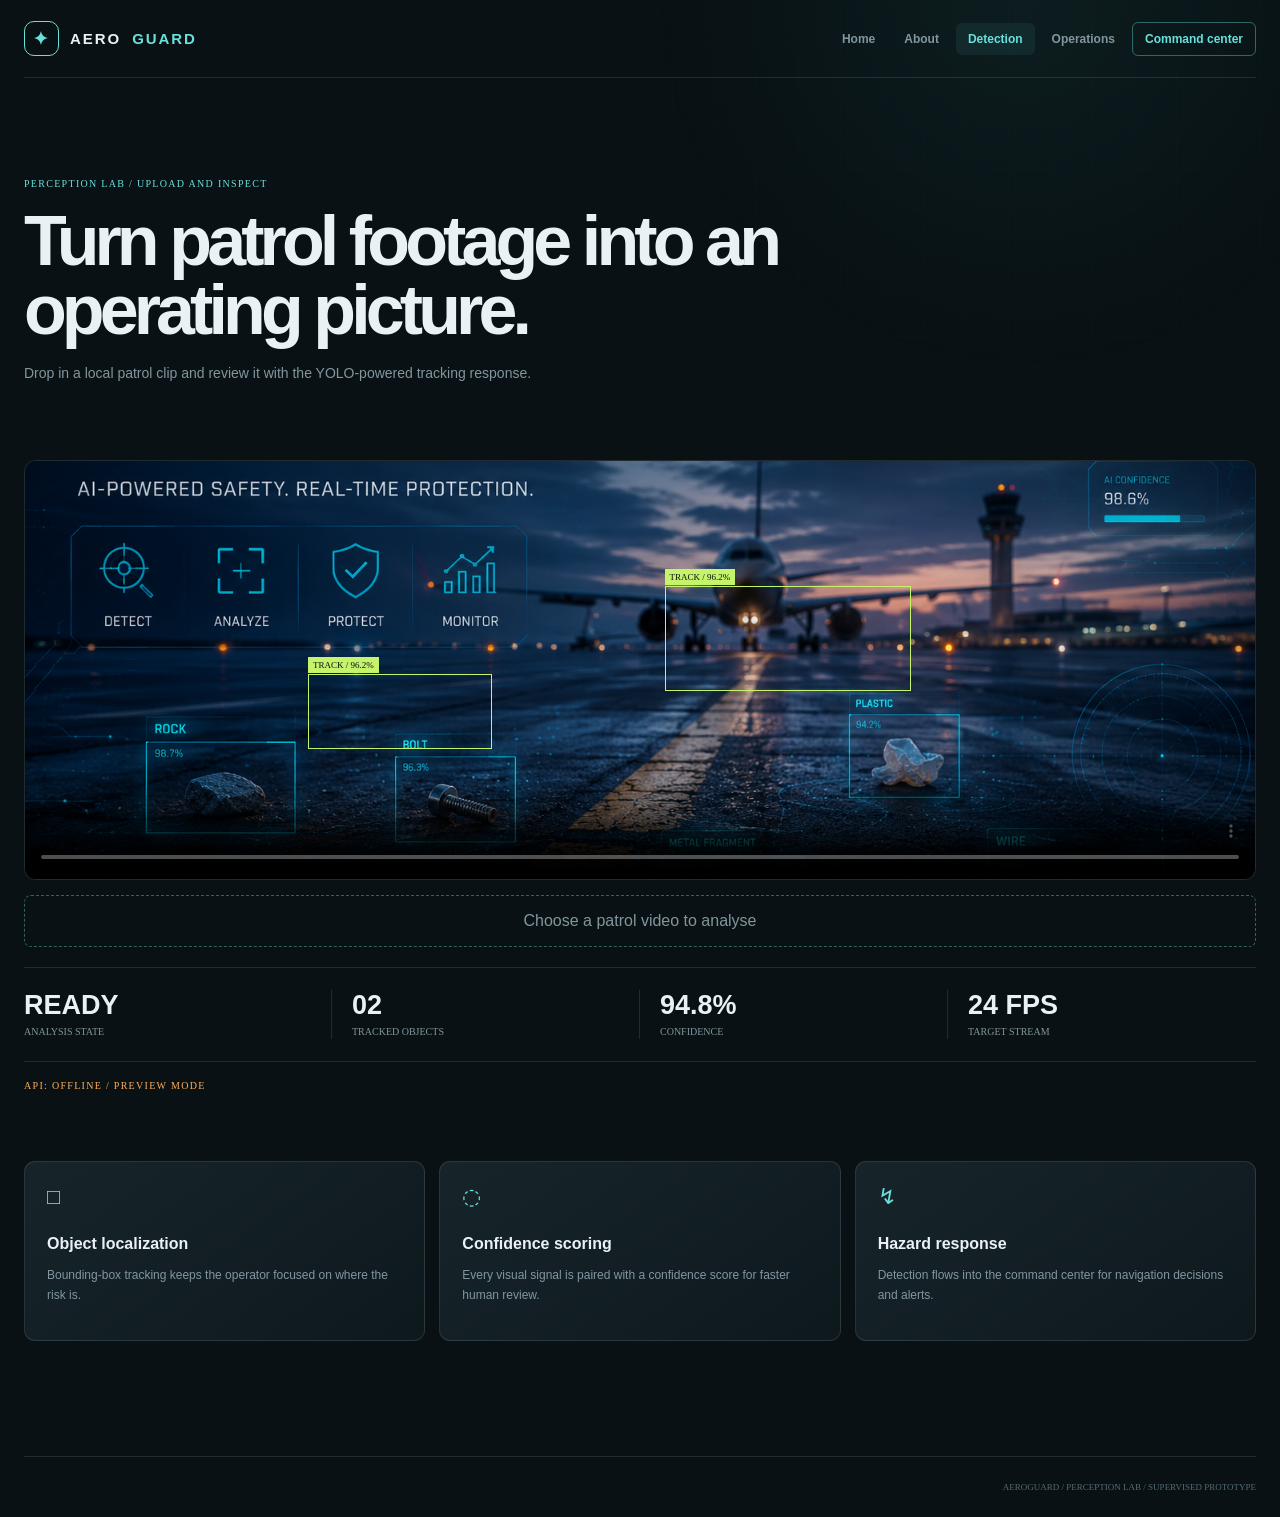
==== detection.html @ e4112eac "Initial AeroGuard project" ====
<!doctype html>
<html lang="en">
<head>
  <meta charset="utf-8">
  <meta name="viewport" content="width=device-width,initial-scale=1">
  <title>Detection | AeroGuard</title>
  <link rel="stylesheet" href="portal.css">
</head>
<body>
  <header class="topbar wrap">
    <a class="logo" href="home.html"><i>✦</i>AERO<span>GUARD</span></a>
    <nav>
      <a href="home.html">Home</a><a href="about.html">About</a><a class="active" href="detection.html">Detection</a><a href="contact.html">Operations</a><a class="nav-cta" href="index.html">Command center</a>
    </nav>
  </header>
  <main class="wrap">
    <section class="page-hero">
      <div class="eyebrow">PERCEPTION LAB / UPLOAD AND INSPECT</div>
      <h1>Turn patrol footage into an operating picture.</h1>
      <p>Drop in a local patrol clip and review it with the YOLO-powered tracking response.</p>
    </section>
    <section class="video-box">
      <video id="patrol" controls muted loop playsinline poster="assets/bg.png"></video>
      <div class="track"></div><div class="track" style="left:23%;top:51%;width:15%;height:18%"></div>
    </section>
    <label class="drop" for="video-input">Choose a patrol video to analyse<input id="video-input" type="file" accept="video/mp4,video/webm,video/quicktime"></label>
    <div class="stats">
      <div class="stat"><b id="state">READY</b><span>Analysis state</span></div>
      <div class="stat"><b id="tracked-count">02</b><span>Tracked objects</span></div>
      <div class="stat"><b id="confidence">94.8%</b><span>Confidence</span></div>
      <div class="stat"><b id="frames">24 FPS</b><span>Target stream</span></div>
    </div>
    <p id="api-note" class="mono" style="color:var(--muted);margin-top:18px">API: CHECKING LOCAL VISION SERVICE...</p>
    <section class="section"><div class="cards">
      <article class="card"><div class="icon">□</div><h3>Object localization</h3><p>Bounding-box tracking keeps the operator focused on where the risk is.</p></article>
      <article class="card"><div class="icon">◌</div><h3>Confidence scoring</h3><p>Every visual signal is paired with a confidence score for faster human review.</p></article>
      <article class="card"><div class="icon">↯</div><h3>Hazard response</h3><p>Detection flows into the command center for navigation decisions and alerts.</p></article>
    </div></section>
  </main>
  <footer class="footer wrap">AEROGUARD / PERCEPTION LAB / SUPERVISED PROTOTYPE</footer>
  <script>
    const API_BASE = window.location.protocol === 'file:' ? 'http://127.0.0.1:5000' : '';
    const note = document.getElementById('api-note');
    fetch(`${API_BASE}/api/health`).then(response => response.json()).then(result => {
      note.textContent = result.model_available ? 'API: ONLINE / YOLO MODEL READY' : 'API: ONLINE / INSTALL ULTRALYTICS FOR MODEL INFERENCE';
      note.style.color = result.model_available ? 'var(--lime)' : 'var(--orange)';
    }).catch(() => { note.textContent = 'API: OFFLINE / PREVIEW MODE'; note.style.color = 'var(--orange)'; });
    document.getElementById('video-input').onchange = async event => {
      const file = event.target.files[0];
      if (!file) return;
      const video = document.getElementById('patrol');
      video.src = URL.createObjectURL(file);
      video.play().catch(() => {});
      document.getElementById('state').textContent = 'ANALYSING';
      const body = new FormData();
      body.append('file', file);
      try {
        const response = await fetch(`${API_BASE}/api/detect-video`, { method: 'POST', body });
        const result = await response.json();
        if (!response.ok) throw new Error(result.error || 'Detection failed');
        document.getElementById('state').textContent = 'ANALYSED';
        document.getElementById('tracked-count').textContent = String(result.count).padStart(2, '0');
        document.getElementById('confidence').textContent = `${result.highest_confidence}%`;
        document.getElementById('frames').textContent = `${result.frames_sampled} SAMPLES`;
        note.textContent = 'API: VIDEO ANALYSIS COMPLETE';
        note.style.color = 'var(--lime)';
      } catch (error) {
        document.getElementById('state').textContent = 'PREVIEW ONLY';
        note.textContent = `API: ${error.message}`;
        note.style.color = 'var(--orange)';
      }
    };
  </script>
</body>
</html>
---- portal.css ----
@media(max-width:800px){.topbar nav{display:flex;flex-wrap:wrap;justify-content:flex-end;gap:2px}.topbar nav a{padding:7px 8px;font-size:10px}}
@import url('https://fonts.googleapis.com/css2?family=DM+Mono:wght@400;500&family=Manrope:wght@400;500;600;700;800&display=swap');
:root{--bg:#091114;--panel:#111b20;--text:#e9f1f5;--muted:#82969f;--line:rgba(175,205,214,.14);--cyan:#68e1dc;--lime:#c5f36b;--orange:#ffae5c;--red:#ff6e6e}*{box-sizing:border-box}body{margin:0;background:var(--bg);color:var(--text);font-family:Manrope,sans-serif}body:before{content:'';position:fixed;inset:0;pointer-events:none;opacity:.35;background:radial-gradient(circle at 80% 0,rgba(75,194,190,.2),transparent 28%),linear-gradient(rgba(255,255,255,.018) 1px,transparent 1px),linear-gradient(90deg,rgba(255,255,255,.018) 1px,transparent 1px);background-size:auto,42px 42px,42px 42px}.wrap{width:min(1240px,calc(100% - 48px));margin:auto;position:relative;z-index:1}.topbar{height:78px;border-bottom:1px solid var(--line);display:flex;align-items:center;justify-content:space-between}.logo{display:flex;gap:11px;align-items:center;color:var(--text);text-decoration:none;font-weight:800;letter-spacing:.13em;font-size:15px}.logo i{width:35px;height:35px;display:grid;place-items:center;border:1px solid var(--cyan);border-radius:10px;color:var(--cyan);font-style:normal;font-size:18px}.logo span{color:var(--cyan)}nav{display:flex;gap:5px;align-items:center}nav a{color:var(--muted);text-decoration:none;padding:9px 12px;border-radius:6px;font-size:12px;font-weight:700;transition:.2s}nav a:hover,nav a.active{color:var(--cyan);background:rgba(104,225,220,.08)}.nav-cta{border:1px solid rgba(104,225,220,.4);color:var(--cyan)!important}.eyebrow,.mono{font:10px 'DM Mono';letter-spacing:.13em;text-transform:uppercase}.eyebrow{color:var(--cyan)}h1{font-size:clamp(38px,6vw,76px);line-height:.98;letter-spacing:-.07em;margin:18px 0}h2{font-size:clamp(28px,4vw,46px);letter-spacing:-.06em;margin:0 0 14px}h3{margin:0 0 9px;font-size:16px}p{color:var(--muted);line-height:1.7;font-size:14px}.hero{min-height:640px;display:grid;grid-template-columns:1fr 1fr;align-items:center;gap:55px}.hero-copy p{max-width:500px}.hero-actions{display:flex;gap:10px;margin-top:25px;flex-wrap:wrap}.btn{display:inline-flex;align-items:center;justify-content:center;padding:13px 17px;border-radius:6px;text-decoration:none;font-size:12px;font-weight:800;background:var(--cyan);color:#092024;border:1px solid var(--cyan);transition:.2s}.btn:hover{transform:translateY(-3px);box-shadow:0 8px 25px rgba(104,225,220,.16)}.btn.ghost{background:transparent;color:var(--text);border-color:var(--line)}.hero-art{height:430px;border:1px solid var(--line);border-radius:15px;overflow:hidden;position:relative;background:#0c171b;box-shadow:0 25px 70px rgba(0,0,0,.22)}.hero-art img{width:100%;height:100%;object-fit:cover;opacity:.55}.hero-art:after{content:'';position:absolute;inset:0;background:linear-gradient(180deg,transparent 35%,rgba(9,17,20,.8))}.art-label{position:absolute;z-index:2;left:22px;bottom:20px;color:var(--cyan);font:10px 'DM Mono';letter-spacing:.12em}.orbit{position:absolute;z-index:2;width:230px;height:230px;border:1px solid rgba(104,225,220,.6);border-radius:50%;right:35px;top:75px;box-shadow:0 0 35px rgba(104,225,220,.1);animation:spin 14s linear infinite}.orbit:before,.orbit:after{content:'';position:absolute;width:8px;height:8px;border-radius:50%;background:var(--lime);box-shadow:0 0 16px var(--lime)}.orbit:before{left:24px;top:45px}.orbit:after{right:15px;bottom:32px;background:var(--orange);box-shadow:0 0 16px var(--orange)}@keyframes spin{to{transform:rotate(360deg)}}.section{padding:60px 0}.section-head{display:flex;justify-content:space-between;align-items:end;margin-bottom:24px}.cards{display:grid;grid-template-columns:repeat(3,1fr);gap:14px}.card{padding:22px;background:linear-gradient(145deg,rgba(23,37,43,.98),rgba(14,25,30,.98));border:1px solid var(--line);border-radius:11px;transition:.25s}.card:hover{transform:translateY(-6px);border-color:rgba(104,225,220,.4)}.icon{color:var(--cyan);font-size:22px;margin-bottom:25px}.card p{font-size:12px}.stats{display:grid;grid-template-columns:repeat(4,1fr);border-block:1px solid var(--line);padding:22px 0;margin-top:20px}.stat{padding:0 20px;border-right:1px solid var(--line)}.stat:first-child{padding-left:0}.stat:last-child{border:0}.stat b{display:block;font-size:27px}.stat span{color:var(--muted);font:10px 'DM Mono';text-transform:uppercase}.page-hero{padding:100px 0 60px;max-width:790px}.page-hero h1{font-size:clamp(42px,6vw,70px)}.split{display:grid;grid-template-columns:1fr 1fr;gap:50px;align-items:center}.visual{min-height:330px;border:1px solid var(--line);border-radius:12px;overflow:hidden;position:relative}.visual img{width:100%;height:100%;object-fit:cover;opacity:.65}.timeline{border-left:1px solid var(--cyan);padding-left:25px}.step{position:relative;margin:0 0 31px}.step:before{content:'';position:absolute;width:8px;height:8px;border-radius:50%;background:var(--cyan);left:-30px;top:4px;box-shadow:0 0 13px var(--cyan)}.step b{display:block;color:var(--cyan);font:10px 'DM Mono';letter-spacing:.1em;margin-bottom:6px}.video-box{height:420px;border:1px solid var(--line);border-radius:12px;overflow:hidden;position:relative;background:#081013}.video-box video{width:100%;height:100%;object-fit:cover}.video-box .track{position:absolute;width:20%;height:25%;left:52%;top:30%;border:1px solid var(--lime);animation:pulse 2s infinite}.track:after{content:'TRACK / 96.2%';position:absolute;top:-18px;left:-1px;background:var(--lime);color:#091114;padding:3px 5px;font:9px 'DM Mono'}@keyframes pulse{50%{opacity:.45;transform:scale(1.03)}}.drop{display:block;border:1px dashed rgba(104,225,220,.4);border-radius:7px;padding:16px;text-align:center;color:var(--muted);cursor:pointer;margin:15px 0}.drop:hover{color:var(--cyan);border-color:var(--cyan)}.drop input{display:none}.contact-grid{display:grid;grid-template-columns:1fr 1fr;gap:20px}.contact-card{padding:30px}.contact-line{padding:15px 0;border-bottom:1px solid var(--line);color:var(--muted);font-size:13px}.contact-line b{display:block;color:var(--text);margin-bottom:4px}.footer{border-top:1px solid var(--line);padding:25px 0;margin-top:55px;color:#536c75;font:9px 'DM Mono';text-align:right}@media(max-width:800px){.wrap{width:min(100% - 30px,600px)}.topbar{height:auto;padding:18px 0;align-items:flex-start;gap:15px}.topbar nav{display:none}.hero,.split,.contact-grid{grid-template-columns:1fr}.hero{padding:58px 0}.hero-art{height:300px}.cards{grid-template-columns:1fr}.stats{grid-template-columns:repeat(2,1fr);gap:22px}.stat{border:0;padding:0}.section{padding:38px 0}}
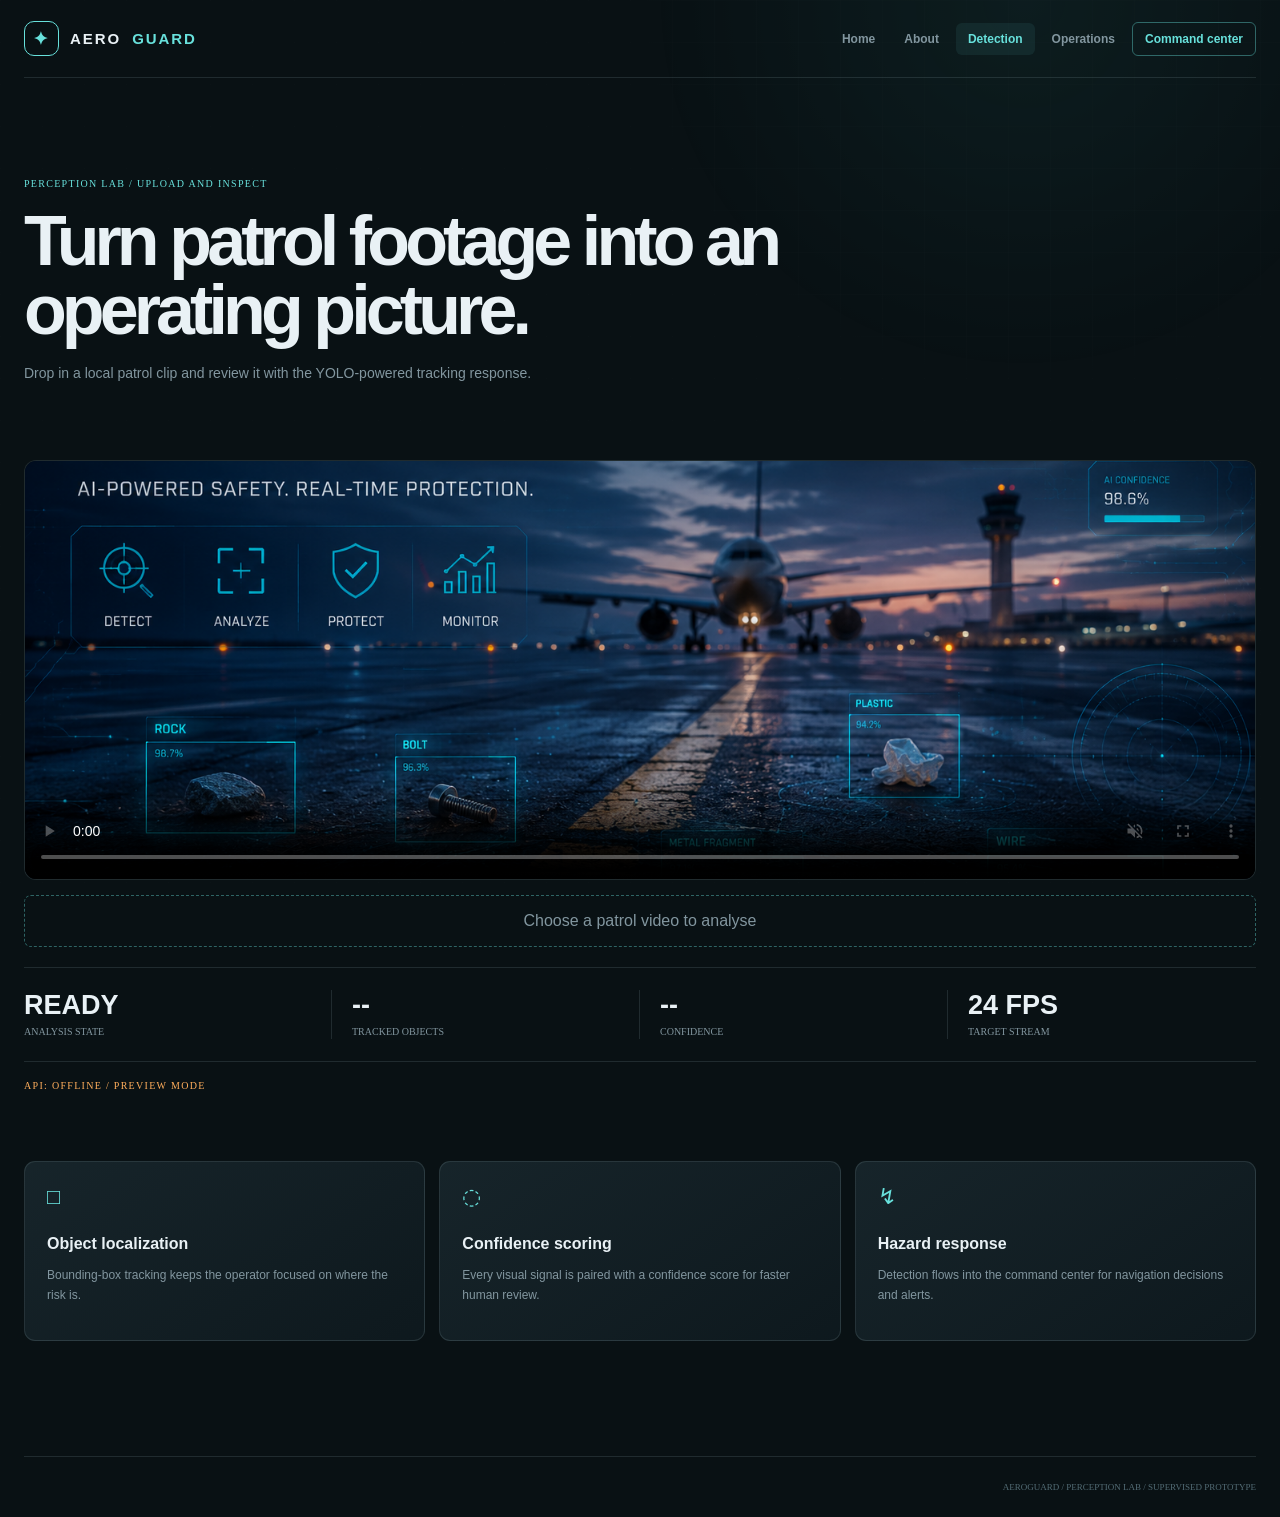
==== commit 6f7eb947: "Remove hardcoded detection results" ====
--- a/detection.html
+++ b/detection.html
@@ -5,6 +5,7 @@
   <meta name="viewport" content="width=device-width,initial-scale=1">
   <title>Detection | AeroGuard</title>
   <link rel="stylesheet" href="portal.css">
+  <style>.video-box .track { display: none; }.video-box .track.is-visible { display: block; }</style>
 </head>
 <body>
   <header class="topbar wrap">
@@ -21,13 +22,13 @@
     </section>
     <section class="video-box">
       <video id="patrol" controls muted loop playsinline poster="assets/bg.png"></video>
-      <div class="track"></div><div class="track" style="left:23%;top:51%;width:15%;height:18%"></div>
+      <div class="track" id="track-one"></div><div class="track" id="track-two" style="left:23%;top:51%;width:15%;height:18%"></div>
     </section>
     <label class="drop" for="video-input">Choose a patrol video to analyse<input id="video-input" type="file" accept="video/mp4,video/webm,video/quicktime"></label>
     <div class="stats">
       <div class="stat"><b id="state">READY</b><span>Analysis state</span></div>
-      <div class="stat"><b id="tracked-count">02</b><span>Tracked objects</span></div>
-      <div class="stat"><b id="confidence">94.8%</b><span>Confidence</span></div>
+      <div class="stat"><b id="tracked-count">--</b><span>Tracked objects</span></div>
+      <div class="stat"><b id="confidence">--</b><span>Confidence</span></div>
       <div class="stat"><b id="frames">24 FPS</b><span>Target stream</span></div>
     </div>
     <p id="api-note" class="mono" style="color:var(--muted);margin-top:18px">API: CHECKING LOCAL VISION SERVICE...</p>
@@ -62,6 +63,8 @@
         document.getElementById('tracked-count').textContent = String(result.count).padStart(2, '0');
         document.getElementById('confidence').textContent = `${result.highest_confidence}%`;
         document.getElementById('frames').textContent = `${result.frames_sampled} SAMPLES`;
+        document.getElementById('track-one').classList.toggle('is-visible', result.count > 0);
+        document.getElementById('track-two').classList.toggle('is-visible', result.count > 1);
         note.textContent = 'API: VIDEO ANALYSIS COMPLETE';
         note.style.color = 'var(--lime)';
       } catch (error) {
